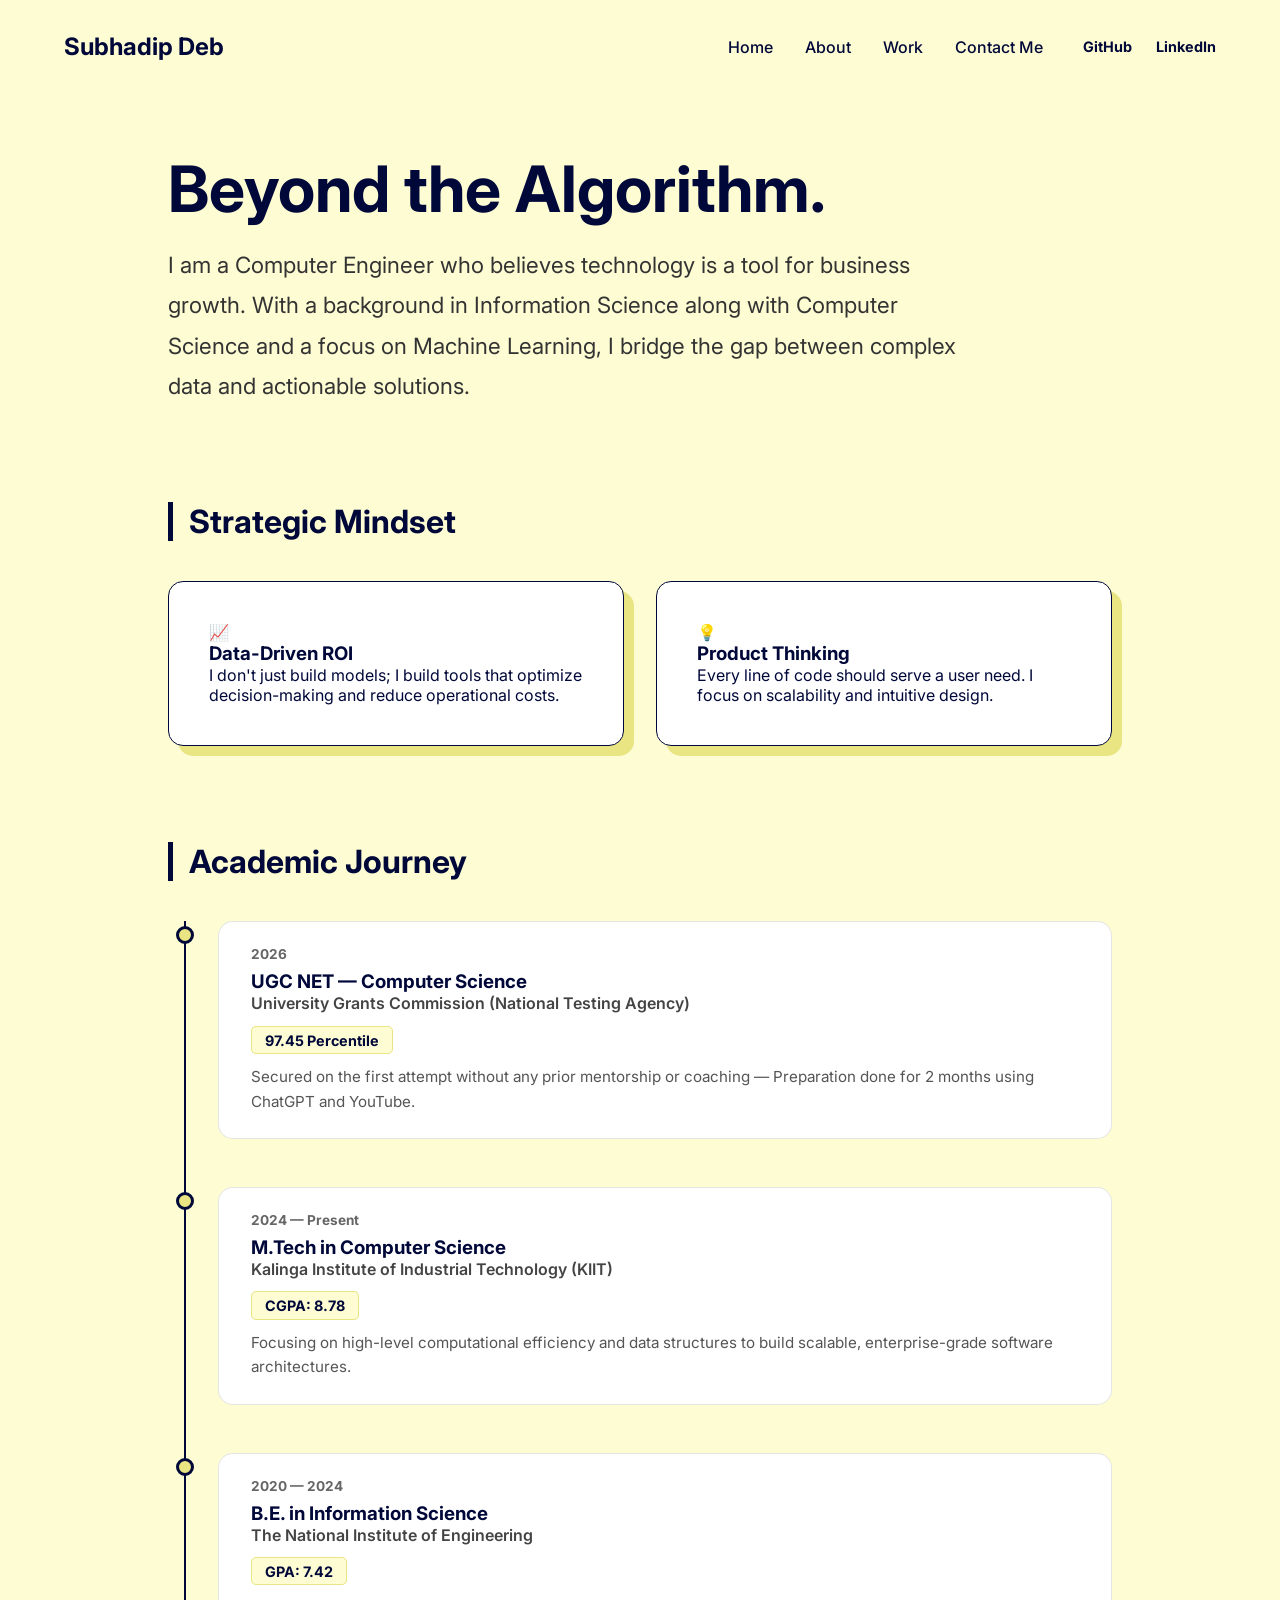
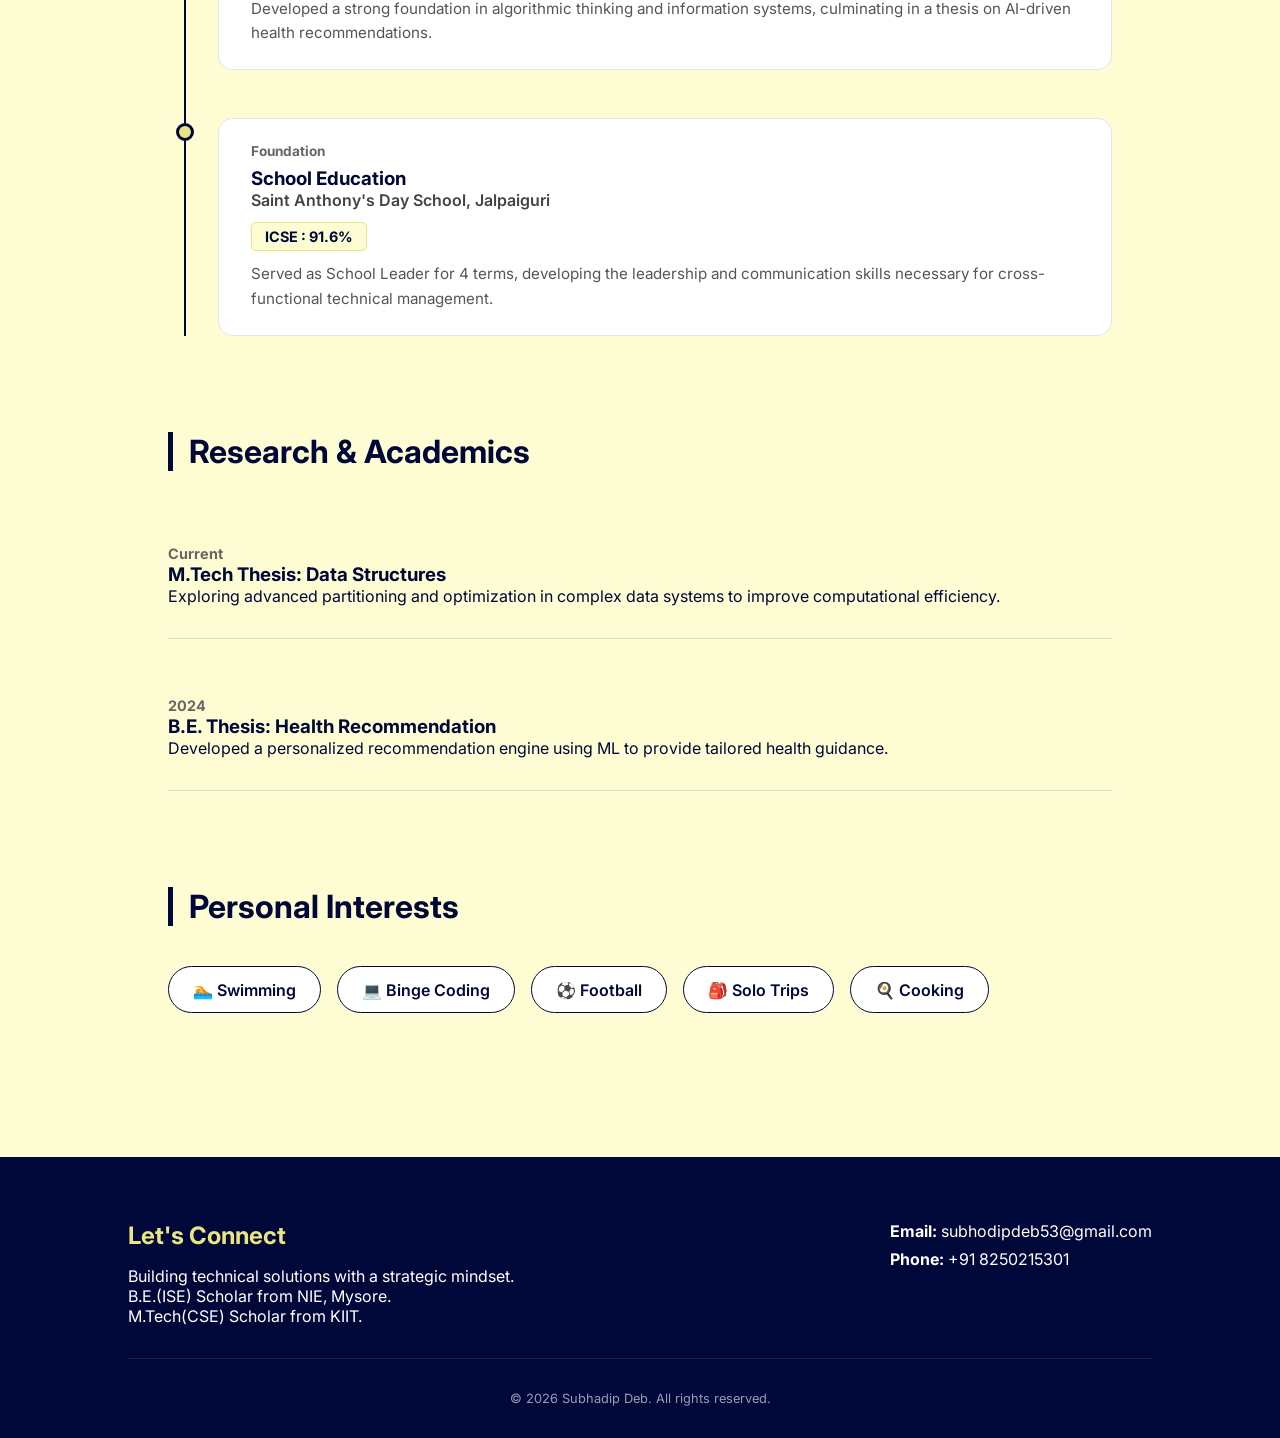
==== about.html @ a48540a1 "Add files via upload" ====
<!DOCTYPE html>
<html lang="en">
<head>
    <meta charset="UTF-8">
    <meta name="viewport" content="width=device-width, initial-scale=1.0">
    <title>About | Subhadip Deb</title>
    <link rel="stylesheet" href="style.css">
    <link rel="stylesheet" href="about.css">
    <link href="https://fonts.googleapis.com/css2?family=Inter:wght@400;600;700&display=swap" rel="stylesheet">
</head>
<body>
    <header>
        <nav>
            <div class="logo">
                <a href="index.html" class="logo-link">Subhadip Deb</a>
            </div>
            <button class="menu-toggle" id="menuToggle" aria-label="Toggle navigation menu" aria-expanded="false" aria-controls="navMenu">
                <span class="bar"></span>
                <span class="bar"></span>
                <span class="bar"></span>
            </button>
            <div class="nav-menu" id="navMenu">
                <ul class="nav-links">
                    <li><a href="home.html">Home</a></li>
                    <li><a href="about.html" class="active">About</a></li>
                    <li><a href="work.html">Work</a></li>
                    <li><a href="contact.html">Contact Me</a></li>
                </ul>
                <div class="social-links">
                    <a href="https://github.com/DeSlayer2800/" target="_blank" class="social-item">GitHub</a>
                    <a href="https://www.linkedin.com/in/subhodip-deb-996642271/" target="_blank" class="social-item">LinkedIn</a>
                </div>
            </div>
        </nav>
    </header>
    <div class="nav-backdrop" id="navBackdrop"></div>

    <main class="about-container">
        <section class="about-hero reveal">
            <h1>Beyond the <span>Algorithm.</span></h1>
            <p class="intro-text">
                I am a Computer Engineer who believes technology is a tool for business growth. 
                With a background in Information Science along with Computer Science and a focus on Machine Learning, 
                I bridge the gap between complex data and actionable solutions.
            </p>
        </section>

        <section class="business-mindset reveal">
            <h2 class="section-title">Strategic Mindset</h2>
            <div class="mindset-grid">
                <div class="mindset-card">
                    <div class="icon">📈</div>
                    <h3>Data-Driven ROI</h3>
                    <p>I don't just build models; I build tools that optimize decision-making and reduce operational costs.</p>
                </div>
                <div class="mindset-card">
                    <div class="icon">💡</div>
                    <h3>Product Thinking</h3>
                    <p>Every line of code should serve a user need. I focus on scalability and intuitive design.</p>
                </div>
            </div>
        </section>
<section class="education-section reveal">
    <h2 class="section-title">Academic Journey</h2>
    <div class="timeline">
        <div class="timeline-item">
            <div class="timeline-dot"></div>
            <div class="timeline-content">
                <span class="edu-year">2026</span>
                <h3>UGC NET — Computer Science</h3>
                <p class="institution">University Grants Commission (National Testing Agency)</p>
                <div class="edu-stats">
                    <span class="stat-pill">97.45 Percentile</span>
                </div>
                <p class="edu-desc">Secured on the first attempt without any prior mentorship or coaching — Preparation done for 2 months using ChatGPT and YouTube.</p>
            </div>
        </div>

        <div class="timeline-item">
            <div class="timeline-dot"></div>
            <div class="timeline-content">
                <span class="edu-year">2024 — Present</span>
                <h3>M.Tech in Computer Science</h3>
                <p class="institution">Kalinga Institute of Industrial Technology (KIIT)</p>
                <div class="edu-stats">
                    <span class="stat-pill">CGPA: 8.78</span>
                </div>
                <p class="edu-desc">Focusing on high-level computational efficiency and data structures to build scalable, enterprise-grade software architectures.</p>
            </div>
        </div>

        <div class="timeline-item">
            <div class="timeline-dot"></div>
            <div class="timeline-content">
                <span class="edu-year">2020 — 2024</span>
                <h3>B.E. in Information Science</h3>
                <p class="institution">The National Institute of Engineering</p>
                <div class="edu-stats">
                    <span class="stat-pill">GPA: 7.42</span>
                </div>
                <p class="edu-desc">Developed a strong foundation in algorithmic thinking and information systems, culminating in a thesis on AI-driven health recommendations.</p>
            </div>
        </div>

        <div class="timeline-item">
            <div class="timeline-dot"></div>
            <div class="timeline-content">
                <span class="edu-year">Foundation</span>
                <h3>School Education</h3>
                <p class="institution">Saint Anthony's Day School, Jalpaiguri</p>
                <div class="edu-stats">
                    <span class="stat-pill">ICSE : 91.6% </span>
                </div>
                <p class="edu-desc">Served as School Leader for 4 terms, developing the leadership and communication skills necessary for cross-functional technical management.</p>
            </div>
        </div>
    </div>
</section>
        <section class="research-section reveal">
            <h2 class="section-title">Research & Academics</h2>
            <div class="research-grid">
                <div class="research-card">
                    <span class="year">Current</span>
                    <h3>M.Tech Thesis: Data Structures</h3>
                    <p>Exploring advanced partitioning and optimization in complex data systems to improve computational efficiency.</p>
                </div>
                <div class="research-card">
                    <span class="year">2024</span>
                    <h3>B.E. Thesis: Health Recommendation</h3>
                    <p>Developed a personalized recommendation engine using ML to provide tailored health guidance.</p>
                </div>
            </div>
        </section>

        <section class="interests-section reveal">
            <h2 class="section-title">Personal Interests</h2>
            <div class="interests-flex">
                <div class="interest-pill">🏊 Swimming</div>
                <div class="interest-pill">💻 Binge Coding</div>
                <div class="interest-pill">⚽ Football</div>
                <div class="interest-pill">🎒 Solo Trips</div>
                <div class="interest-pill">🍳 Cooking</div>
                
                
            </div>
        </section>
    </main>
<footer class="site-footer" id="contact">
    <div class="footer-content">
        <div class="footer-left">
            <h3>Let's Connect</h3>
            <p>Building technical solutions with a strategic mindset.</p>
            <p>B.E.(ISE) Scholar from NIE, Mysore.</p>
            <p>M.Tech(CSE) Scholar from KIIT.</p>
            
        </div>
        <div class="footer-right">
            <p><strong>Email:</strong> <a href="mailto:subhodipdeb53@gmail.com">subhodipdeb53@gmail.com</a></p>
            <p><strong>Phone:</strong> <a href="tel:+918250215301">+91 8250215301</a> </p>
        </div>
    </div>
    <div class="footer-bottom">
        <p>&copy; 2026 Subhadip Deb. All rights reserved.</p>
    </div>
</footer>
    <script src="script.js"></script>
    <script src="about.js"></script>
</body>
</html>
---- style.css ----
:root {
    --bg-color: #fdfcd3; /* Light yellow background from your reference */
    --text-color: #000839;
    --accent-color: #e9e583;
}
html {
    scroll-behavior: smooth;
}
* {
    margin: 0;
    padding: 0;
    box-sizing: border-box;
    font-family: 'Inter', sans-serif;
}

body {
    background-color: var(--bg-color);
    color: var(--text-color);
    overflow-x: hidden;
}

/* Navigation Styles */
header {
    padding: 2rem 5%;
    position: relative;
    z-index: 1000;
}

nav {
    display: flex;
    justify-content: space-between;
    align-items: center;
    flex-wrap: wrap;
    gap: 1rem;
}

.logo {
    font-weight: 700;
    font-size: 1.5rem;
}

/* Wraps nav-links + social-links so both collapse into one mobile menu */
.nav-menu {
    display: flex;
    align-items: center;
    gap: 2.5rem;
}

.nav-links {
    display: flex;
    list-style: none;
    gap: 2rem;
}

.nav-links a {
    text-decoration: none;
    color: var(--text-color);
    font-weight: 500;
    transition: opacity 0.3s;
}

.nav-links a:hover {
    opacity: 0.7;
}

.social-links {
    display: flex;
    gap: 1.5rem;
}

.social-item {
    text-decoration: none;
    color: var(--text-color);
    font-weight: 700;
    font-size: 0.9rem;
    position: relative;
}

.social-item::after {
    content: '';
    position: absolute;
    width: 0; height: 2px;
    bottom: -2px; left: 0;
    background-color: var(--text-color);
    transition: width 0.3s;
}

.social-item:hover::after {
    width: 100%;
}

/* Hamburger Menu Toggle (hidden on desktop) */
.menu-toggle {
    display: none;
    flex-direction: column;
    justify-content: space-between;
    width: 26px;
    height: 18px;
    background: transparent;
    border: none;
    padding: 0;
    cursor: pointer;
    z-index: 1001;
}

.menu-toggle .bar {
    display: block;
    width: 100%;
    height: 3px;
    background-color: var(--text-color);
    border-radius: 2px;
    transition: transform 0.3s ease, opacity 0.3s ease;
}

.menu-toggle.open .bar:nth-child(1) { transform: translateY(7.5px) rotate(45deg); }
.menu-toggle.open .bar:nth-child(2) { opacity: 0; }
.menu-toggle.open .bar:nth-child(3) { transform: translateY(-7.5px) rotate(-45deg); }

/* Backdrop shown behind the open mobile menu */
.nav-backdrop {
    display: none;
    position: fixed;
    inset: 0;
    background: rgba(0, 8, 57, 0.35);
    opacity: 0;
    transition: opacity 0.3s ease;
    z-index: 999;
}

.nav-backdrop.open {
    display: block;
    opacity: 1;
}

body.nav-open {
    overflow: hidden;
}

/* Hero Section Layout */
.hero {
    display: flex;
    align-items: center;
    justify-content: space-between;
    padding: 5% 10%;
    min-height: 80vh;
}

.hero-text { flex: 1; }

.greeting { font-size: 1.5rem; margin-bottom: 1rem; }

h1 {
    font-size: 6rem;
    line-height: 1;
    margin-bottom: 1rem;
    font-weight: 700;
}

.sub-text { font-size: 1.5rem; margin-bottom: 2rem; opacity: 0.8; }

.btn-resume {
    display: inline-block;
    padding: 1rem 2.5rem;
    background-color: var(--accent-color);
    color: var(--text-color);
    text-decoration: none;
    font-weight: 600;
    border: 1px solid #c9c563;
    border-radius: 8px;
    box-shadow: 4px 4px 0px var(--text-color);
    transition: all 0.3s ease;
}

.btn-resume:hover {
    transform: translate(-2px, -2px);
    box-shadow: 6px 6px 0px var(--text-color);
}

/* Profile Image Circle */
.hero-image {
    flex: 1;
    display: flex;
    justify-content: center;
    position: relative;
}

.circle-container {
    position: relative;
    width: 450px;
    height: 450px;
    border-radius: 50%;
}

#profile-img {
    width: 100%;
    height: 100%;
    object-fit: cover;
    border-radius: 50%;
    border: 1px solid rgba(0,0,0,0.05);
}

/* Decorators */
.decorator {
    position: absolute;
    font-weight: bold;
    color: #4a4e1a;
}

.plus-top { top: 10%; right: 5%; font-size: 2rem; }
.plus-bottom { top: 18%; right: -2%; font-size: 1.5rem; }
.slashes { bottom: 20%; left: -10%; font-size: 2rem; letter-spacing: -2px; }

/* Animation Classes */
.reveal {
    opacity: 0;
    transform: translateY(30px);
    transition: all 0.8s cubic-bezier(0.4, 0, 0.2, 1);
}

.reveal.active {
    opacity: 1;
    transform: translateY(0);
}

.delay-1 { transition-delay: 0.1s; }
.delay-2 { transition-delay: 0.3s; }
.delay-3 { transition-delay: 0.5s; }
.delay-4 { transition-delay: 0.7s; }

/* Responsive Media Queries */
@media (max-width: 992px) {
    h1 { font-size: 4rem; }
    .circle-container { width: 350px; height: 350px; }
}

@media (max-width: 768px) {
    .hero {
        flex-direction: column-reverse;
        text-align: center;
        padding: 5% 5%;
    }

    .menu-toggle { display: flex; }

    .nav-menu {
        position: fixed;
        top: 0;
        right: -100%;
        width: min(78%, 320px);
        height: 100vh;
        background: var(--bg-color);
        flex-direction: column;
        justify-content: flex-start;
        align-items: center;
        gap: 0;
        padding: 7rem 2rem 2rem;
        box-shadow: -8px 0 30px rgba(0, 0, 0, 0.15);
        transition: right 0.35s ease;
    }

    .nav-menu.open { right: 0; }

    .nav-links {
        flex-direction: column;
        align-items: center;
        gap: 1.5rem;
        text-align: center;
        margin-bottom: 3.5rem;
    }

    .nav-links a { font-size: 1.15rem; }

    .social-links {
        flex-direction: column;
        align-items: center;
        gap: 1rem;
        width: auto;
    }

    .social-links .social-item {
        font-size: 0.8rem;
        font-weight: 600;
        opacity: 0.7;
    }

    h1 { font-size: 3rem; }
    .circle-container { margin-top: 3rem; width: 280px; height: 280px; }
}

@media (max-width: 480px) {
    header { padding: 1.5rem 6%; }
    .hero { padding: 8% 6%; }
    h1 { font-size: 2.3rem; }
    .greeting { font-size: 1.1rem; }
    .sub-text { font-size: 1.1rem; }
    .circle-container { width: 220px; height: 220px; }
    .btn-resume { padding: 0.9rem 1.8rem; }
}
/* Footer Styles */
.site-footer {
    background-color: var(--text-color);
    color: white;
    padding: 4rem 10% 2rem;
    margin-top: 5rem;
}

.footer-content {
    display: flex;
    justify-content: space-between;
    align-items: flex-start;
    flex-wrap: wrap;
    gap: 2rem;
    border-bottom: 1px solid rgba(255, 255, 255, 0.1);
    padding-bottom: 2rem;
}

.footer-left h3 {
    font-size: 1.5rem;
    margin-bottom: 1rem;
    color: var(--accent-color);
}

.footer-right p {
    margin-bottom: 0.5rem;
}

.footer-right a {
    color: white;
    text-decoration: none;
    transition: color 0.3s;
}

.footer-right a:hover {
    color: var(--accent-color);
}

.footer-bottom {
    text-align: center;
    padding-top: 2rem;
    font-size: 0.8rem;
    opacity: 0.6;
}

@media (max-width: 768px) {
    .footer-content {
        flex-direction: column;
        text-align: center;
        align-items: center;
    }
}
/* Logo Link Styling */
.logo-link {
    text-decoration: none;
    color: var(--text-color); /* Keeps the dark blue/black color you already have */
    font-weight: 700;
    font-size: 1.5rem;
    transition: opacity 0.3s ease;
}

.logo-link:hover {
    opacity: 0.7; /* Gives a subtle visual feedback when hovered */
}
---- about.css ----
.about-container {
    padding: 4rem 10%;
    max-width: 1200px;
    margin: 0 auto;
}
html {
    scroll-behavior: smooth;
}
.about-hero {
    text-align: left;
    margin-bottom: 6rem;
}

.about-hero h1 {
    font-size: 4rem;
    margin-bottom: 1.5rem;
}

.intro-text {
    font-size: 1.4rem;
    max-width: 800px;
    color: #333;
    line-height: 1.8;
}

/* Business Mindset */
.section-title {
    font-size: 2rem;
    margin-bottom: 2.5rem;
    border-left: 5px solid var(--text-color);
    padding-left: 1rem;
}

.mindset-grid {
    display: grid;
    grid-template-columns: 1fr 1fr;
    gap: 2rem;
    margin-bottom: 6rem;
}

.mindset-card {
    background: white;
    padding: 2.5rem;
    border-radius: 15px;
    box-shadow: 10px 10px 0px var(--accent-color);
    border: 1px solid var(--text-color);
    transition: 0.3s;
}

.mindset-card:hover {
    transform: translate(-5px, -5px);
    box-shadow: 15px 15px 0px var(--text-color);
}

/* Research Section */
.research-grid {
    display: flex;
    flex-direction: column;
    gap: 1.5rem;
    margin-bottom: 6rem;
}

.research-card {
    border-bottom: 1px solid rgba(0,0,0,0.1);
    padding: 2rem 0;
}

.year {
    font-weight: 700;
    color: #666;
    font-size: 0.9rem;
}

/* Interests */
.interests-flex {
    display: flex;
    flex-wrap: wrap;
    gap: 1rem;
}

.interest-pill {
    padding: 0.8rem 1.5rem;
    background: white;
    border: 1px solid var(--text-color);
    border-radius: 50px;
    font-weight: 600;
    cursor: default;
    transition: 0.3s;
}

.interest-pill:hover {
    background: var(--text-color);
    color: white;
    transform: scale(1.1);
}

@media (max-width: 768px) {
    .about-container { padding: 3rem 6%; }
    .mindset-grid { grid-template-columns: 1fr; }
    .about-hero h1 { font-size: 2.5rem; }
    .intro-text { font-size: 1.15rem; }
    .timeline { padding-left: 1.5rem; margin-left: 0.5rem; }
    .timeline-dot { left: -2.15rem; }
}

@media (max-width: 480px) {
    .about-container { padding: 2.5rem 5%; }
    .about-hero h1 { font-size: 2rem; }
    .section-title { font-size: 1.5rem; }
    .mindset-card { padding: 1.75rem; }
    .timeline-content { padding: 1.25rem 1.25rem; }
    .interest-pill { padding: 0.6rem 1.1rem; font-size: 0.9rem; }
}
/* Footer Styles */
.site-footer {
    background-color: var(--text-color);
    color: white;
    padding: 4rem 10% 2rem;
    margin-top: 5rem;
}

.footer-content {
    display: flex;
    justify-content: space-between;
    align-items: flex-start;
    flex-wrap: wrap;
    gap: 2rem;
    border-bottom: 1px solid rgba(255, 255, 255, 0.1);
    padding-bottom: 2rem;
}

.footer-left h3 {
    font-size: 1.5rem;
    margin-bottom: 1rem;
    color: var(--accent-color);
}

.footer-right p {
    margin-bottom: 0.5rem;
}

.footer-right a {
    color: white;
    text-decoration: none;
    transition: color 0.3s;
}

.footer-right a:hover {
    color: var(--accent-color);
}

.footer-bottom {
    text-align: center;
    padding-top: 2rem;
    font-size: 0.8rem;
    opacity: 0.6;
}

@media (max-width: 768px) {
    .footer-content {
        flex-direction: column;
        text-align: center;
        align-items: center;
    }
}
/* Timeline Container */
.education-section {
    margin-bottom: 6rem;
}

.timeline {
    position: relative;
    padding-left: 2rem;
    border-left: 2px solid var(--text-color);
    margin-left: 1rem;
}

.timeline-item {
    position: relative;
    margin-bottom: 3rem;
}

/* The Animated Dot */
.timeline-dot {
    position: absolute;
    left: -2.65rem;
    top: 5px;
    width: 18px;
    height: 18px;
    background-color: var(--accent-color);
    border: 3px solid var(--text-color);
    border-radius: 50%;
    transition: all 0.3s ease;
}

.timeline-item:hover .timeline-dot {
    background-color: var(--text-color);
    transform: scale(1.3);
}

/* Timeline Cards */
.timeline-content {
    background: white;
    padding: 1.5rem 2rem;
    border-radius: 15px;
    border: 1px solid rgba(0,0,0,0.1);
    transition: all 0.3s ease;
}

.timeline-item:hover .timeline-content {
    box-shadow: 10px 10px 0px var(--accent-color);
    transform: translateX(10px);
}

.edu-year {
    font-size: 0.85rem;
    font-weight: 700;
    color: #666;
    display: block;
    margin-bottom: 0.5rem;
}

.institution {
    font-weight: 600;
    color: #444;
    margin-bottom: 1rem;
}

.edu-stats {
    margin-bottom: 1rem;
}

.stat-pill {
    background: var(--bg-color);
    padding: 0.3rem 0.8rem;
    border-radius: 5px;
    font-weight: 700;
    font-size: 0.9rem;
    border: 1px solid var(--accent-color);
}

.edu-desc {
    font-size: 0.95rem;
    line-height: 1.6;
    color: #555;
}
/* Logo Link Styling */
.logo-link {
    text-decoration: none;
    color: var(--text-color); /* Keeps the dark blue/black color you already have */
    font-weight: 700;
    font-size: 1.5rem;
    transition: opacity 0.3s ease;
}

.logo-link:hover {
    opacity: 0.7; /* Gives a subtle visual feedback when hovered */
}
/* --- Header & Navigation Consistency --- */
.social-links {
    display: flex;
    gap: 1.5rem;
}

.social-item {
    text-decoration: none;
    color: var(--text-color);
    font-weight: 700;
    font-size: 0.9rem;
    position: relative;
    transition: opacity 0.3s ease;
}

/* The animated underline effect from index.html */
.social-item::after {
    content: '';
    position: absolute;
    width: 0;
    height: 2px;
    bottom: -2px;
    left: 0;
    background-color: var(--text-color);
    transition: width 0.3s ease;
}

.social-item:hover::after {
    width: 100%;
}

.social-item:hover {
    opacity: 0.8;
}

/* Logo Link Consistency */
.logo-link {
    text-decoration: none;
    color: var(--text-color);
    font-weight: 700;
    font-size: 1.5rem;
    transition: opacity 0.3s ease;
}

.logo-link:hover {
    opacity: 0.7;
}
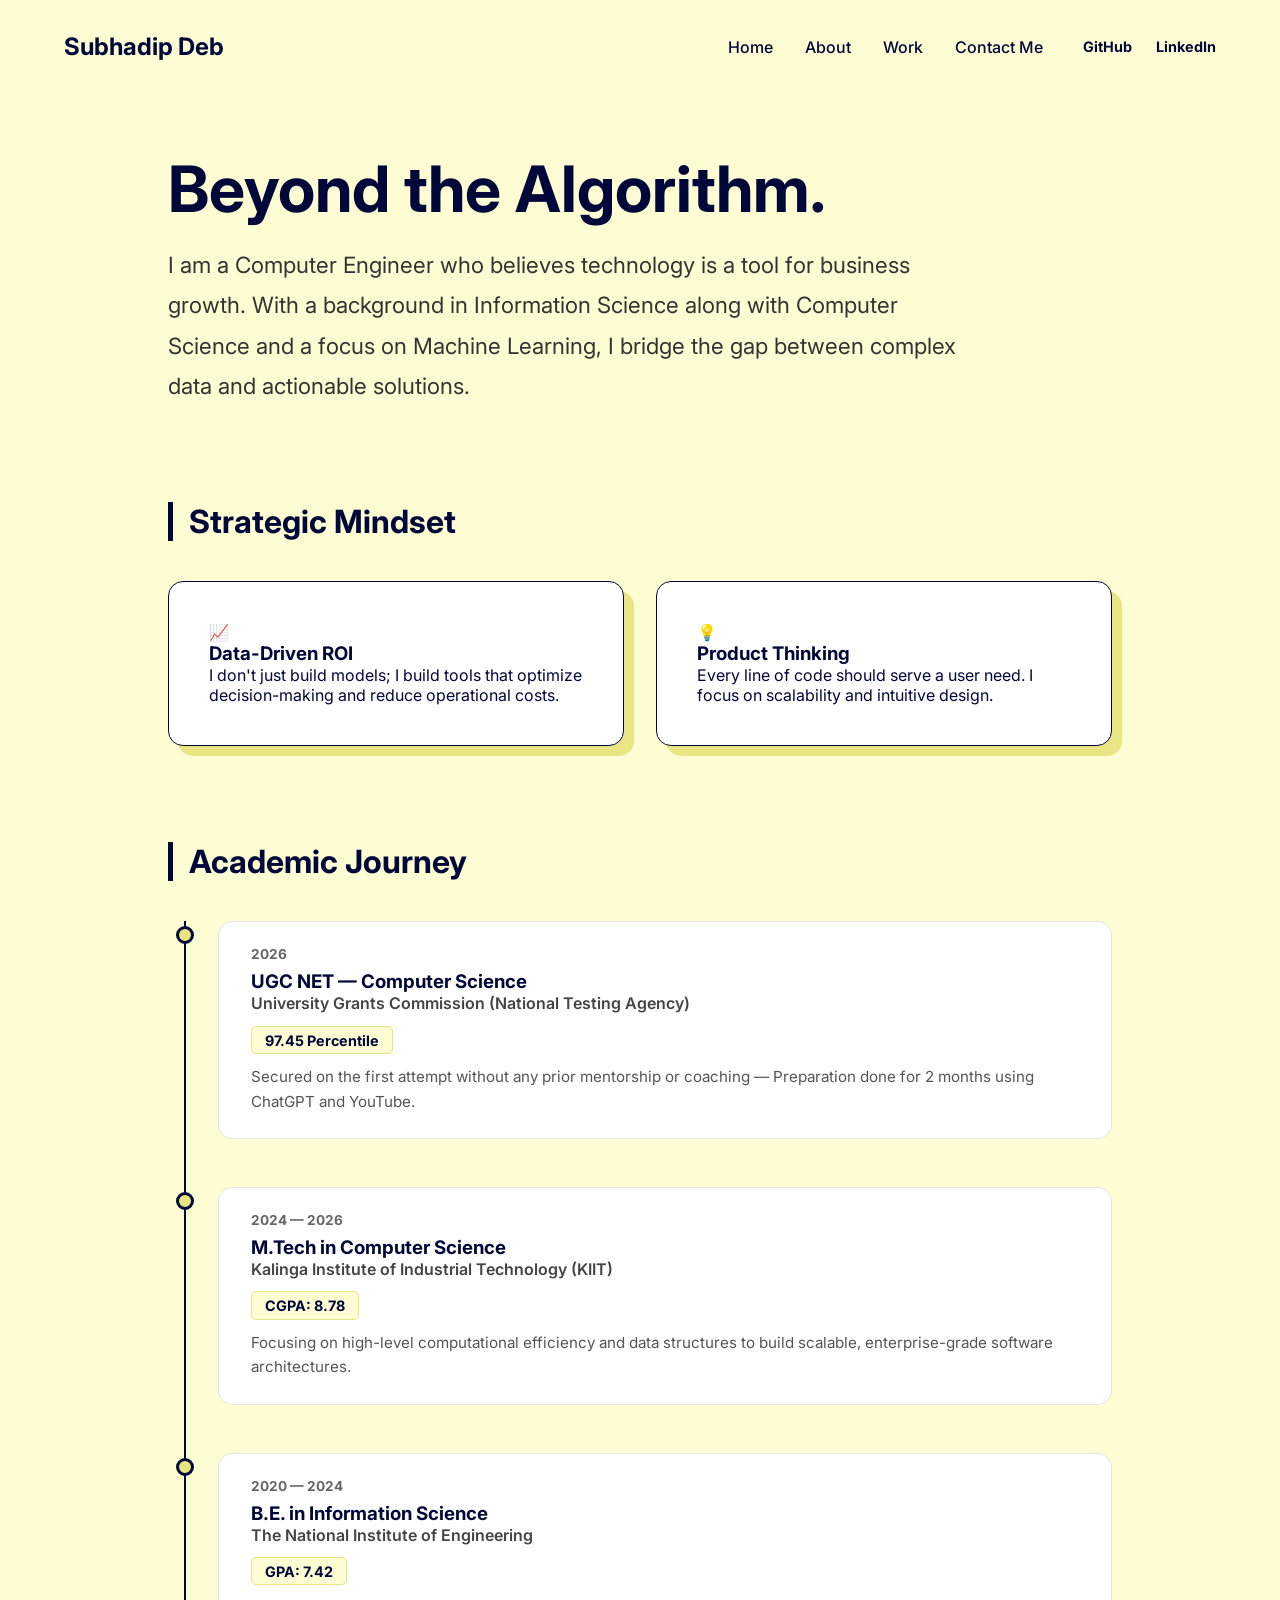
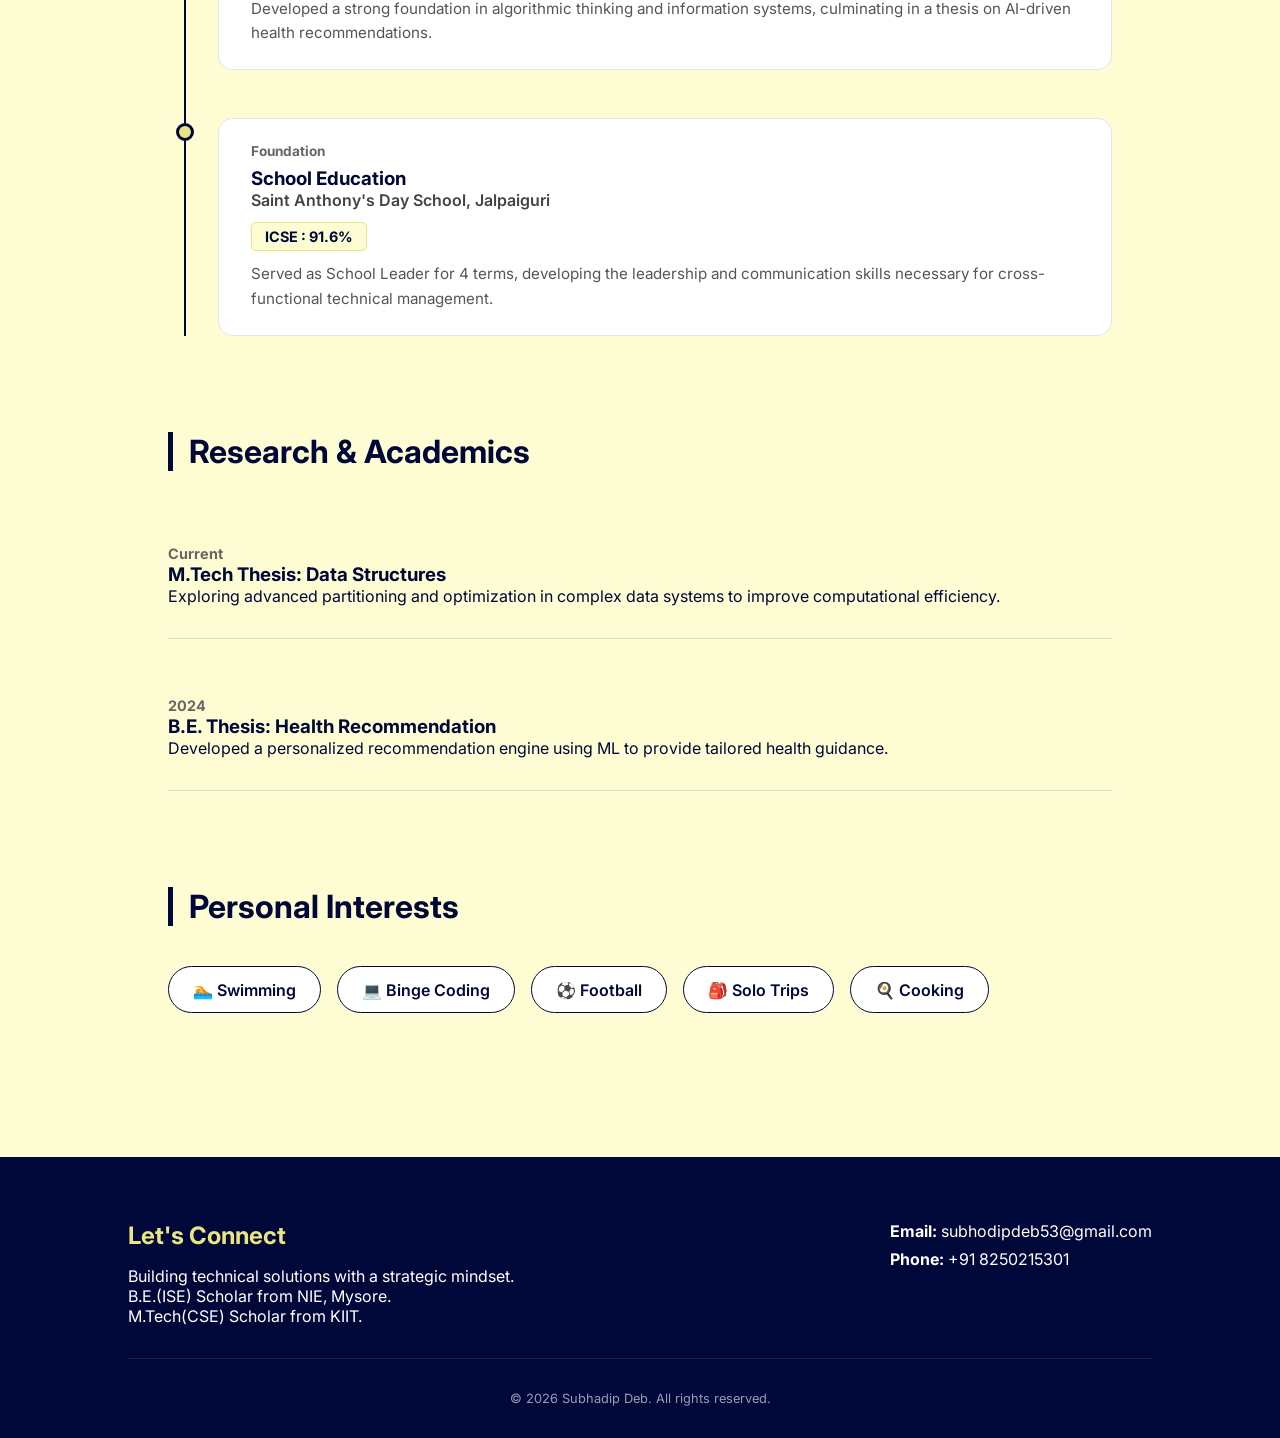
==== commit 9d13d675: "Update about.html" ====
--- a/about.html
+++ b/about.html
@@ -79,7 +79,7 @@
         <div class="timeline-item">
             <div class="timeline-dot"></div>
             <div class="timeline-content">
-                <span class="edu-year">2024 — Present</span>
+                <span class="edu-year">2024 — 2026</span>
                 <h3>M.Tech in Computer Science</h3>
                 <p class="institution">Kalinga Institute of Industrial Technology (KIIT)</p>
                 <div class="edu-stats">
@@ -166,4 +166,4 @@
     <script src="script.js"></script>
     <script src="about.js"></script>
 </body>
-</html>+</html>
